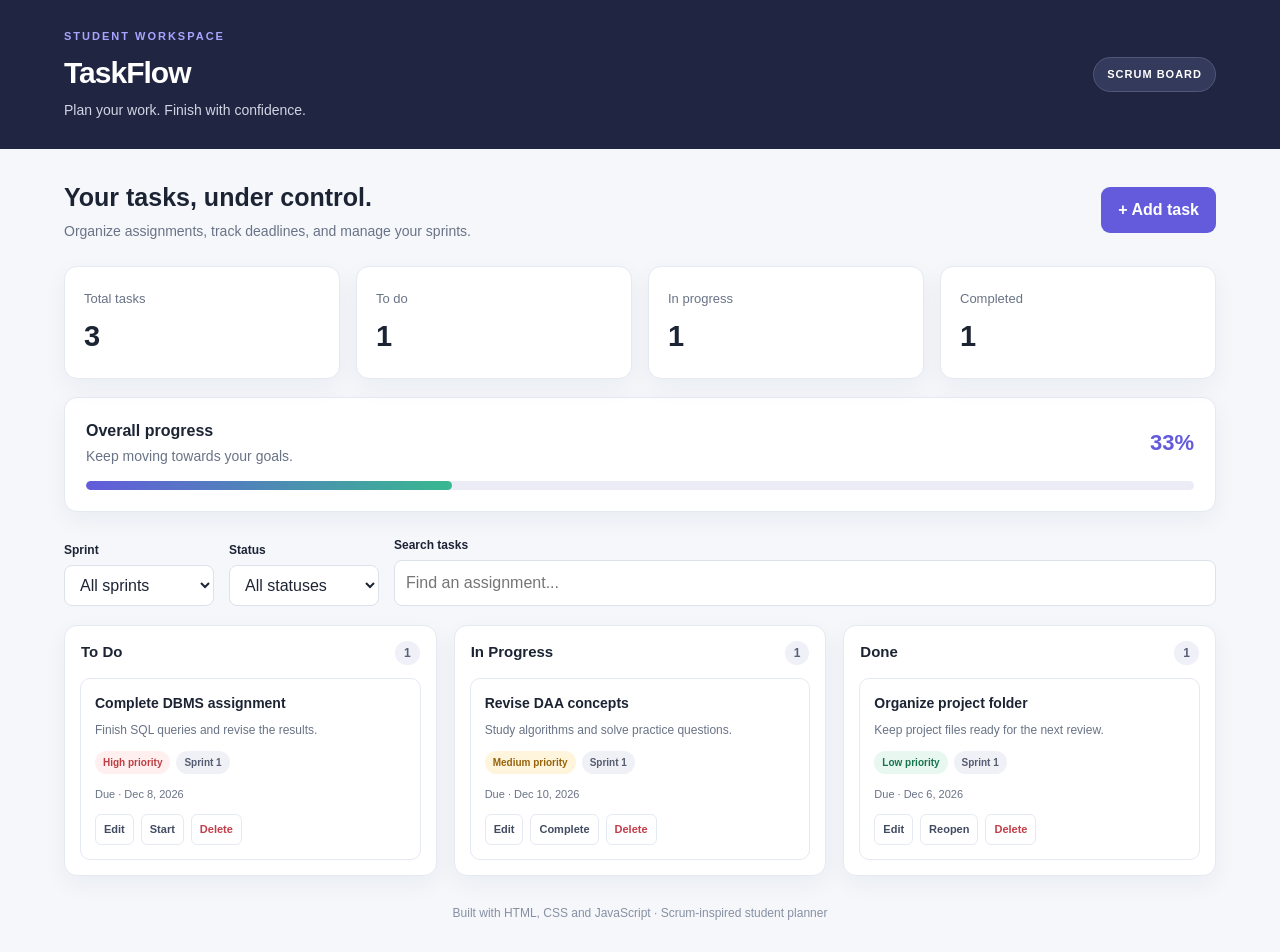
==== index.html @ ce39a599 "Add files via upload" ====
<!DOCTYPE html>
<html lang="en">
<head>
  <meta charset="UTF-8">
  <meta name="viewport" content="width=device-width, initial-scale=1.0">
  <title>Student Task Management System</title>
  <link rel="stylesheet" href="style.css">
  <script src="script.js" defer></script>
</head>
<body>
  <header class="topbar">
    <div>
      <p class="eyebrow">STUDENT WORKSPACE</p>
      <h1>TaskFlow</h1>
      <p class="subtitle">Plan your work. Finish with confidence.</p>
    </div>
    <span class="scrum-badge">SCRUM BOARD</span>
  </header>

  <main class="container">
    <section class="welcome">
      <div>
        <h2>Your tasks, under control.</h2>
        <p>Organize assignments, track deadlines, and manage your sprints.</p>
      </div>
      <button id="addTaskTop" class="primary-btn">+ Add task</button>
    </section>

    <section class="stats" aria-label="Task summary">
      <article class="stat-card">
        <span>Total tasks</span>
        <strong id="totalCount">0</strong>
      </article>
      <article class="stat-card">
        <span>To do</span>
        <strong id="todoCount">0</strong>
      </article>
      <article class="stat-card">
        <span>In progress</span>
        <strong id="progressCount">0</strong>
      </article>
      <article class="stat-card">
        <span>Completed</span>
        <strong id="doneCount">0</strong>
      </article>
    </section>

    <section class="progress-panel">
      <div class="progress-heading">
        <div>
          <h3>Overall progress</h3>
          <p>Keep moving towards your goals.</p>
        </div>
        <strong id="progressPercent">0%</strong>
      </div>
      <div class="progress-track">
        <div id="progressBar" class="progress-fill"></div>
      </div>
    </section>

    <section class="toolbar">
      <div>
        <label for="sprintFilter">Sprint</label>
        <select id="sprintFilter">
          <option value="all">All sprints</option>
          <option value="Sprint 1">Sprint 1</option>
          <option value="Sprint 2">Sprint 2</option>
          <option value="Sprint 3">Sprint 3</option>
        </select>
      </div>
      <div>
        <label for="statusFilter">Status</label>
        <select id="statusFilter">
          <option value="all">All statuses</option>
          <option value="To Do">To Do</option>
          <option value="In Progress">In Progress</option>
          <option value="Done">Done</option>
        </select>
      </div>
      <div class="search-wrap">
        <label for="searchInput">Search tasks</label>
        <input id="searchInput" type="search" placeholder="Find an assignment...">
      </div>
    </section>

    <section class="board">
      <div class="column">
        <div class="column-heading">
          <h3>To Do</h3>
          <span id="todoBoardCount" class="count">0</span>
        </div>
        <div id="todoList" class="task-list"></div>
      </div>

      <div class="column">
        <div class="column-heading">
          <h3>In Progress</h3>
          <span id="progressBoardCount" class="count">0</span>
        </div>
        <div id="progressList" class="task-list"></div>
      </div>

      <div class="column">
        <div class="column-heading">
          <h3>Done</h3>
          <span id="doneBoardCount" class="count">0</span>
        </div>
        <div id="doneList" class="task-list"></div>
      </div>
    </section>

    <p class="footer-note">
      Built with HTML, CSS and JavaScript · Scrum-inspired student planner
    </p>
  </main>

  <dialog id="taskDialog">
    <form id="taskForm">
      <div class="dialog-heading">
        <div>
          <p class="eyebrow">TASK DETAILS</p>
          <h2 id="dialogTitle">Add a task</h2>
        </div>
        <button type="button" id="closeDialog" class="close-btn" aria-label="Close">×</button>
      </div>

      <label for="taskTitle">Task title *</label>
      <input id="taskTitle" maxlength="100" required placeholder="e.g. Complete DBMS assignment">

      <label for="taskDescription">Description</label>
      <textarea id="taskDescription" rows="3" maxlength="500" placeholder="What needs to be done?"></textarea>

      <div class="form-row">
        <div>
          <label for="taskDue">Deadline *</label>
          <input id="taskDue" type="date" required>
        </div>
        <div>
          <label for="taskPriority">Priority</label>
          <select id="taskPriority">
            <option value="Low">Low</option>
            <option value="Medium" selected>Medium</option>
            <option value="High">High</option>
          </select>
        </div>
      </div>

      <div class="form-row">
        <div>
          <label for="taskSprint">Sprint</label>
          <select id="taskSprint">
            <option value="Sprint 1">Sprint 1</option>
            <option value="Sprint 2">Sprint 2</option>
            <option value="Sprint 3">Sprint 3</option>
          </select>
        </div>
        <div>
          <label for="taskStatus">Status</label>
          <select id="taskStatus">
            <option value="To Do">To Do</option>
            <option value="In Progress">In Progress</option>
            <option value="Done">Done</option>
          </select>
        </div>
      </div>

      <div class="dialog-actions">
        <button type="button" id="cancelDialog" class="secondary-btn">Cancel</button>
        <button type="submit" class="primary-btn">Save task</button>
      </div>
    </form>
  </dialog>

  <div id="toast" class="toast" role="status" aria-live="polite"></div>
</body>
</html>
---- style.css ----
:root {
  --bg: #f5f7fb;
  --surface: #ffffff;
  --text: #1c2434;
  --muted: #697386;
  --border: #e5e9f2;
  --primary: #635bdb;
  --primary-dark: #4d46bb;
  --green: #18875a;
  --red: #c13f4a;
  --shadow: 0 8px 24px rgba(28, 36, 52, 0.05);
}

* {
  box-sizing: border-box;
}

body {
  margin: 0;
  background: var(--bg);
  color: var(--text);
  font-family: "Segoe UI", Arial, sans-serif;
  line-height: 1.5;
}

button, input, select, textarea {
  font: inherit;
}

button {
  cursor: pointer;
}

.topbar {
  background: #202642;
  color: white;
  padding: 28px max(5%, calc((100% - 1240px) / 2));
  display: flex;
  justify-content: space-between;
  align-items: center;
  gap: 20px;
}

.topbar h1 {
  font-size: 30px;
  margin: 0;
  letter-spacing: -1px;
}

.eyebrow {
  color: #a9a5ff;
  font-size: 11px;
  font-weight: 800;
  letter-spacing: 2px;
  margin: 0 0 5px;
}

.subtitle {
  color: #d1d5e3;
  margin: 5px 0 0;
  font-size: 14px;
}

.scrum-badge {
  background: #343a5c;
  border: 1px solid #51577a;
  border-radius: 20px;
  padding: 8px 13px;
  font-size: 11px;
  font-weight: 800;
  letter-spacing: 1px;
  white-space: nowrap;
}

.container {
  max-width: 1240px;
  width: 90%;
  margin: 30px auto;
}

.welcome {
  display: flex;
  align-items: center;
  justify-content: space-between;
  gap: 20px;
  margin-bottom: 24px;
}

.welcome h2 {
  font-size: 25px;
  margin: 0 0 5px;
}

.welcome p, .progress-heading p {
  color: var(--muted);
  margin: 0;
  font-size: 14px;
}

.primary-btn, .secondary-btn {
  border: 0;
  border-radius: 9px;
  padding: 11px 17px;
  font-weight: 700;
  transition: background 0.2s, transform 0.2s;
}

.primary-btn {
  background: var(--primary);
  color: white;
}

.primary-btn:hover {
  background: var(--primary-dark);
}

.secondary-btn {
  background: #eef0f6;
  color: var(--text);
}

button:active {
  transform: scale(0.98);
}

.stats {
  display: grid;
  grid-template-columns: repeat(4, minmax(0, 1fr));
  gap: 16px;
  margin-bottom: 18px;
}

.stat-card, .progress-panel, .column {
  background: var(--surface);
  border: 1px solid var(--border);
  border-radius: 13px;
  box-shadow: var(--shadow);
}

.stat-card {
  padding: 19px;
}

.stat-card span {
  color: var(--muted);
  font-size: 13px;
}

.stat-card strong {
  display: block;
  font-size: 29px;
  margin-top: 5px;
}

.progress-panel {
  padding: 21px;
  margin-bottom: 24px;
}

.progress-heading {
  display: flex;
  align-items: center;
  justify-content: space-between;
  gap: 12px;
  margin-bottom: 14px;
}

.progress-heading h3 {
  margin: 0 0 3px;
  font-size: 16px;
}

.progress-heading strong {
  font-size: 22px;
  color: var(--primary);
}

.progress-track {
  height: 9px;
  background: #ececf6;
  border-radius: 20px;
  overflow: hidden;
}

.progress-fill {
  width: 0;
  height: 100%;
  background: linear-gradient(90deg, #635bdb, #38b890);
  border-radius: 20px;
  transition: width 0.3s;
}

.toolbar {
  display: flex;
  gap: 15px;
  align-items: end;
  margin-bottom: 19px;
}

.toolbar > div {
  min-width: 150px;
}

.toolbar .search-wrap {
  flex: 1;
}

label {
  display: block;
  font-size: 12px;
  font-weight: 700;
  margin-bottom: 6px;
}

input, select, textarea {
  width: 100%;
  min-width: 0;
  padding: 10px 11px;
  border: 1px solid #dce1eb;
  background: white;
  border-radius: 8px;
  color: var(--text);
  outline: none;
}

input:focus, select:focus, textarea:focus {
  border-color: var(--primary);
  box-shadow: 0 0 0 3px rgba(99, 91, 219, 0.12);
}

.board {
  display: grid;
  grid-template-columns: repeat(3, minmax(0, 1fr));
  gap: 17px;
  align-items: start;
}

.column {
  padding: 15px;
  min-width: 0;
}

.column-heading {
  display: flex;
  align-items: center;
  justify-content: space-between;
  padding: 0 1px 13px;
}

.column-heading h3 {
  margin: 0;
  font-size: 15px;
}

.count {
  background: #f0f1f8;
  color: #596176;
  border-radius: 20px;
  padding: 3px 9px;
  font-size: 12px;
  font-weight: 800;
}

.task-list {
  display: grid;
  gap: 12px;
}

.task-card {
  border: 1px solid var(--border);
  border-radius: 10px;
  padding: 14px;
  background: #fff;
  overflow-wrap: anywhere;
}

.task-card h4 {
  font-size: 14px;
  margin: 0 0 7px;
}

.task-description {
  font-size: 12px;
  color: var(--muted);
  margin: 0 0 12px;
  white-space: pre-wrap;
}

.task-meta {
  display: flex;
  flex-wrap: wrap;
  gap: 6px;
  margin-bottom: 12px;
}

.pill {
  border-radius: 20px;
  padding: 4px 8px;
  font-size: 10px;
  font-weight: 800;
  background: #f0f1f6;
  color: #535c70;
}

.priority-high {
  background: #fff0ef;
  color: #bd3d43;
}

.priority-medium {
  background: #fff5dc;
  color: #96630b;
}

.priority-low {
  background: #e8f7ef;
  color: #18744d;
}

.due-date {
  color: var(--muted);
  font-size: 11px;
  margin-bottom: 12px;
}

.due-date.overdue {
  color: var(--red);
  font-weight: 800;
}

.task-actions {
  display: flex;
  flex-wrap: wrap;
  gap: 7px;
}

.task-actions button {
  border: 1px solid var(--border);
  background: #fff;
  border-radius: 6px;
  padding: 6px 8px;
  font-size: 11px;
  font-weight: 700;
  color: #414b61;
}

.task-actions button:hover {
  background: #f4f4fb;
}

.task-actions .delete-btn {
  color: var(--red);
}

.empty-state {
  padding: 22px 10px;
  text-align: center;
  color: #8b93a4;
  font-size: 12px;
  border: 1px dashed var(--border);
  border-radius: 9px;
}

.footer-note {
  text-align: center;
  color: #8790a2;
  font-size: 12px;
  margin: 28px 0;
}

dialog {
  width: min(520px, calc(100% - 30px));
  max-height: 90vh;
  overflow-y: auto;
  border: 1px solid var(--border);
  border-radius: 15px;
  padding: 25px;
  box-shadow: 0 20px 70px rgba(0, 0, 0, 0.2);
}

dialog::backdrop {
  background: rgba(23, 29, 48, 0.55);
}

.dialog-heading {
  display: flex;
  justify-content: space-between;
  align-items: start;
  margin-bottom: 20px;
}

.dialog-heading h2 {
  margin: 0;
  font-size: 23px;
}

.close-btn {
  border: 0;
  background: transparent;
  font-size: 27px;
  color: var(--muted);
}

#taskForm > label {
  margin-top: 14px;
}

#taskForm > input, #taskForm > textarea {
  margin-bottom: 2px;
}

.form-row {
  display: grid;
  grid-template-columns: 1fr 1fr;
  gap: 13px;
  margin-top: 14px;
}

.dialog-actions {
  display: flex;
  justify-content: end;
  gap: 10px;
  margin-top: 24px;
}

.toast {
  position: fixed;
  bottom: 22px;
  right: 22px;
  max-width: calc(100% - 44px);
  background: #202642;
  color: white;
  border-radius: 9px;
  padding: 12px 17px;
  font-size: 13px;
  box-shadow: var(--shadow);
  opacity: 0;
  pointer-events: none;
  transform: translateY(8px);
  transition: 0.2s;
}

.toast.show {
  opacity: 1;
  transform: translateY(0);
}

@media (max-width: 850px) {
  .board {
    grid-template-columns: 1fr;
  }

  .stats {
    grid-template-columns: repeat(2, minmax(0, 1fr));
  }

  .toolbar {
    flex-wrap: wrap;
  }

  .toolbar > div {
    flex: 1 1 40%;
  }

  .toolbar .search-wrap {
    flex: 1 1 100%;
  }
}

@media (max-width: 500px) {
  .topbar {
    align-items: start;
    flex-direction: column;
  }

  .welcome {
    align-items: start;
    flex-direction: column;
  }

  .welcome h2 {
    font-size: 22px;
  }

  .container {
    width: 92%;
    margin-top: 22px;
  }

  .form-row {
    grid-template-columns: 1fr;
  }

  dialog {
    padding: 18px;
  }
}
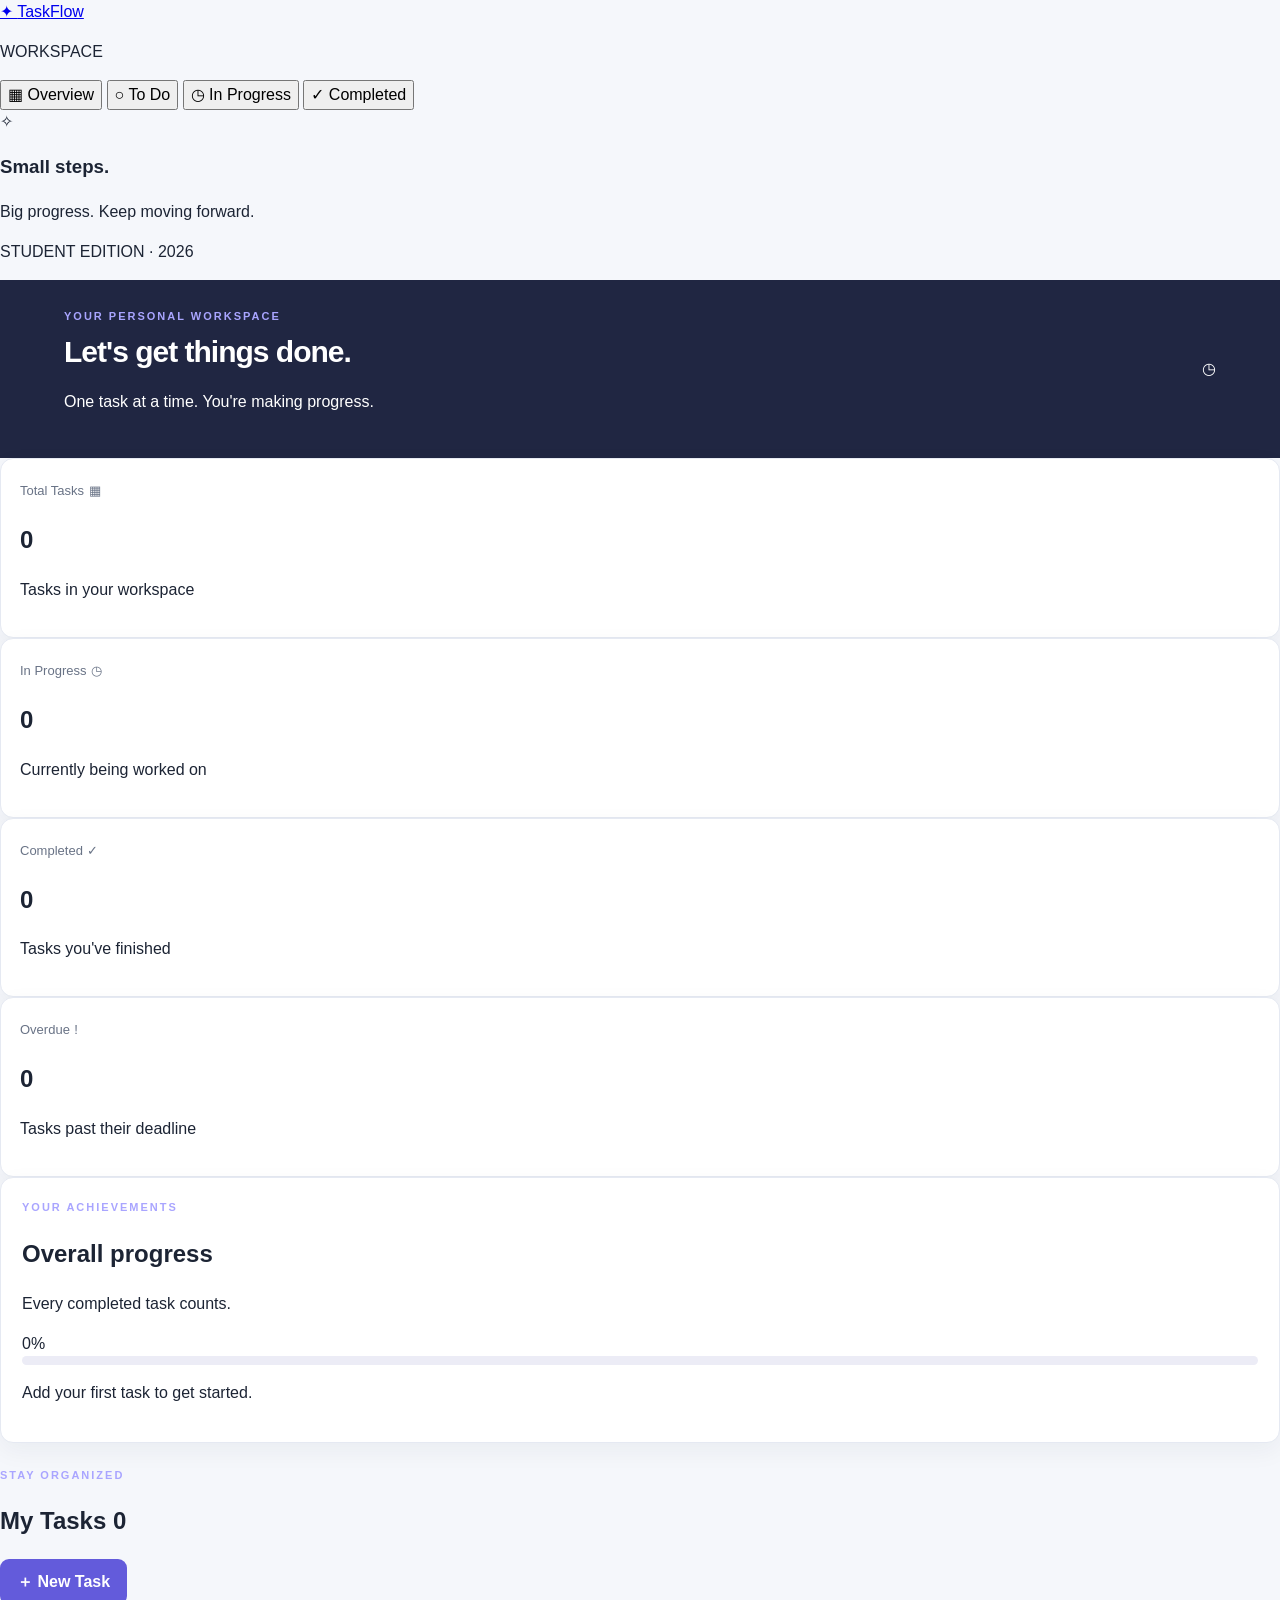
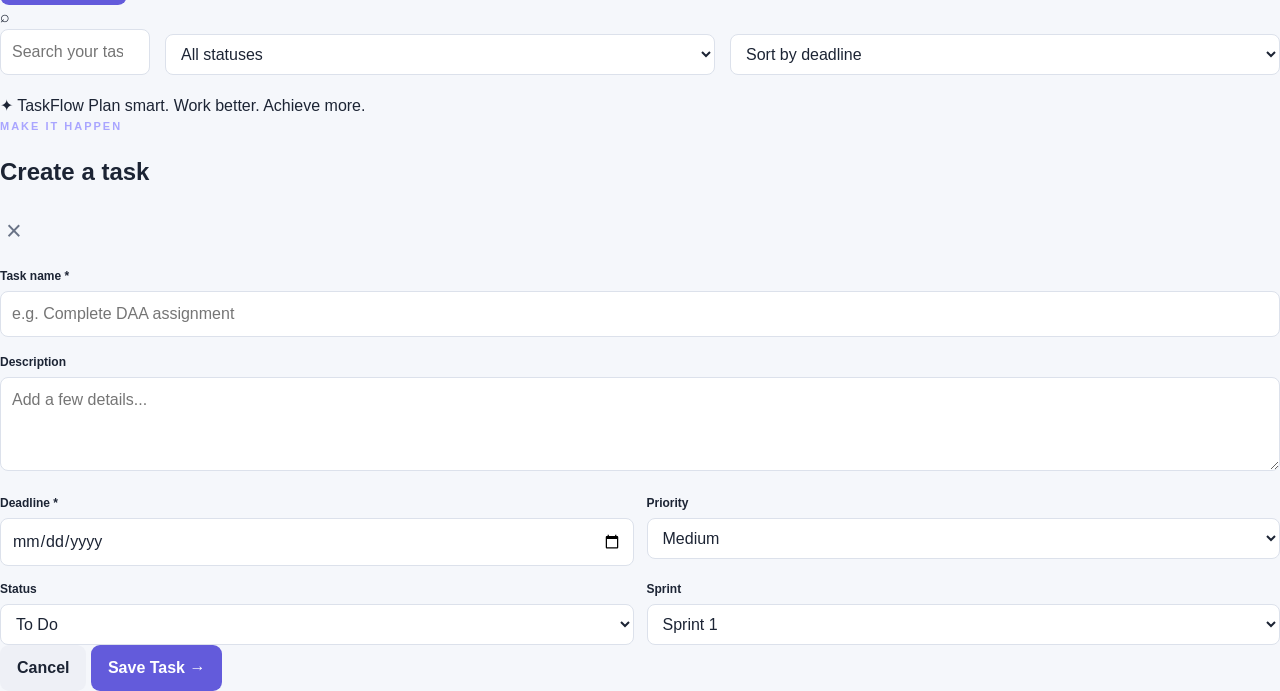
==== commit f356555b: "Update index.html" ====
--- a/index.html
+++ b/index.html
@@ -2,176 +2,220 @@
 <!DOCTYPE html>
 <html lang="en">
 <head>
-  <meta charset="UTF-8">
-  <meta name="viewport" content="width=device-width, initial-scale=1.0">
-  <title>Student Task Management System</title>
-  <link rel="stylesheet" href="style.css">
-  <script src="script.js" defer></script>
+    <meta charset="UTF-8">
+    <meta name="viewport" content="width=device-width, initial-scale=1.0">
+    <title>TaskFlow | Student Task Management</title>
+    <link rel="stylesheet" href="style.css">
 </head>
 <body>
-  <header class="topbar">
-    <div>
-      <p class="eyebrow">STUDENT WORKSPACE</p>
-      <h1>TaskFlow</h1>
-      <p class="subtitle">Plan your work. Finish with confidence.</p>
+    <div class="app-layout">
+        <aside class="sidebar">
+            <a class="brand" href="#">
+                <span class="brand-icon">✦</span>
+                <span>Task<span class="accent">Flow</span></span>
+            </a>
+
+            <p class="side-label">WORKSPACE</p>
+            <button class="nav-item active" data-filter="All">
+                <span>▦</span> Overview
+            </button>
+            <button class="nav-item" data-filter="To Do">
+                <span>○</span> To Do
+            </button>
+            <button class="nav-item" data-filter="In Progress">
+                <span>◷</span> In Progress
+            </button>
+            <button class="nav-item" data-filter="Done">
+                <span>✓</span> Completed
+            </button>
+
+            <div class="sidebar-bottom">
+                <div class="mini-card">
+                    <span class="mini-icon">✧</span>
+                    <h3>Small steps.</h3>
+                    <p>Big progress. Keep moving forward.</p>
+                </div>
+                <p class="side-footer">STUDENT EDITION · 2026</p>
+            </div>
+        </aside>
+
+        <main class="main-content">
+            <header class="topbar">
+                <div>
+                    <p class="eyebrow">YOUR PERSONAL WORKSPACE</p>
+                    <h1>Let's get things <span class="gradient-text">done.</span></h1>
+                    <p class="subheading">One task at a time. You're making progress.</p>
+                </div>
+                <div class="date-chip">
+                    <span>◷</span>
+                    <span id="todayDate"></span>
+                </div>
+            </header>
+
+            <section class="stats-grid">
+                <article class="stat-card stat-purple">
+                    <div class="stat-top">
+                        <span>Total Tasks</span>
+                        <span class="stat-icon">▦</span>
+                    </div>
+                    <h2 id="totalTasks">0</h2>
+                    <p>Tasks in your workspace</p>
+                </article>
+
+                <article class="stat-card stat-blue">
+                    <div class="stat-top">
+                        <span>In Progress</span>
+                        <span class="stat-icon">◷</span>
+                    </div>
+                    <h2 id="progressTasks">0</h2>
+                    <p>Currently being worked on</p>
+                </article>
+
+                <article class="stat-card stat-green">
+                    <div class="stat-top">
+                        <span>Completed</span>
+                        <span class="stat-icon">✓</span>
+                    </div>
+                    <h2 id="completedTasks">0</h2>
+                    <p>Tasks you've finished</p>
+                </article>
+
+                <article class="stat-card stat-orange">
+                    <div class="stat-top">
+                        <span>Overdue</span>
+                        <span class="stat-icon">!</span>
+                    </div>
+                    <h2 id="overdueTasks">0</h2>
+                    <p>Tasks past their deadline</p>
+                </article>
+            </section>
+
+            <section class="progress-panel">
+                <div class="progress-info">
+                    <div>
+                        <p class="eyebrow">YOUR ACHIEVEMENTS</p>
+                        <h2>Overall progress</h2>
+                        <p>Every completed task counts.</p>
+                    </div>
+                    <div class="progress-number" id="progressPercent">0%</div>
+                </div>
+                <div class="progress-track">
+                    <div id="progressBar" class="progress-fill"></div>
+                </div>
+                <p class="progress-caption" id="progressCaption">
+                    Add your first task to get started.
+                </p>
+            </section>
+
+            <section class="tasks-section">
+                <div class="section-heading">
+                    <div>
+                        <p class="eyebrow">STAY ORGANIZED</p>
+                        <h2>My Tasks <span class="task-count" id="taskCount">0</span></h2>
+                    </div>
+                    <button class="primary-btn" id="openFormBtn">＋ New Task</button>
+                </div>
+
+                <div class="toolbar">
+                    <div class="search-box">
+                        <span>⌕</span>
+                        <input id="searchInput" type="search"
+                               placeholder="Search your tasks...">
+                    </div>
+                    <select id="statusFilter" aria-label="Filter by status">
+                        <option value="All">All statuses</option>
+                        <option value="To Do">To Do</option>
+                        <option value="In Progress">In Progress</option>
+                        <option value="Done">Completed</option>
+                    </select>
+                    <select id="sortFilter" aria-label="Sort tasks">
+                        <option value="date">Sort by deadline</option>
+                        <option value="priority">Sort by priority</option>
+                        <option value="newest">Newest first</option>
+                    </select>
+                </div>
+
+                <div id="taskList" class="task-grid"></div>
+            </section>
+
+            <footer class="footer">
+                <span>✦ TaskFlow</span>
+                <span>Plan smart. Work better. Achieve more.</span>
+            </footer>
+        </main>
     </div>
-    <span class="scrum-badge">SCRUM BOARD</span>
-  </header>
-
-  <main class="container">
-    <section class="welcome">
-      <div>
-        <h2>Your tasks, under control.</h2>
-        <p>Organize assignments, track deadlines, and manage your sprints.</p>
-      </div>
-      <button id="addTaskTop" class="primary-btn">+ Add task</button>
-    </section>
-
-    <section class="stats" aria-label="Task summary">
-      <article class="stat-card">
-        <span>Total tasks</span>
-        <strong id="totalCount">0</strong>
-      </article>
-      <article class="stat-card">
-        <span>To do</span>
-        <strong id="todoCount">0</strong>
-      </article>
-      <article class="stat-card">
-        <span>In progress</span>
-        <strong id="progressCount">0</strong>
-      </article>
-      <article class="stat-card">
-        <span>Completed</span>
-        <strong id="doneCount">0</strong>
-      </article>
-    </section>
-
-    <section class="progress-panel">
-      <div class="progress-heading">
-        <div>
-          <h3>Overall progress</h3>
-          <p>Keep moving towards your goals.</p>
-        </div>
-        <strong id="progressPercent">0%</strong>
-      </div>
-      <div class="progress-track">
-        <div id="progressBar" class="progress-fill"></div>
-      </div>
-    </section>
-
-    <section class="toolbar">
-      <div>
-        <label for="sprintFilter">Sprint</label>
-        <select id="sprintFilter">
-          <option value="all">All sprints</option>
-          <option value="Sprint 1">Sprint 1</option>
-          <option value="Sprint 2">Sprint 2</option>
-          <option value="Sprint 3">Sprint 3</option>
-        </select>
-      </div>
-      <div>
-        <label for="statusFilter">Status</label>
-        <select id="statusFilter">
-          <option value="all">All statuses</option>
-          <option value="To Do">To Do</option>
-          <option value="In Progress">In Progress</option>
-          <option value="Done">Done</option>
-        </select>
-      </div>
-      <div class="search-wrap">
-        <label for="searchInput">Search tasks</label>
-        <input id="searchInput" type="search" placeholder="Find an assignment...">
-      </div>
-    </section>
-
-    <section class="board">
-      <div class="column">
-        <div class="column-heading">
-          <h3>To Do</h3>
-          <span id="todoBoardCount" class="count">0</span>
-        </div>
-        <div id="todoList" class="task-list"></div>
-      </div>
-
-      <div class="column">
-        <div class="column-heading">
-          <h3>In Progress</h3>
-          <span id="progressBoardCount" class="count">0</span>
-        </div>
-        <div id="progressList" class="task-list"></div>
-      </div>
-
-      <div class="column">
-        <div class="column-heading">
-          <h3>Done</h3>
-          <span id="doneBoardCount" class="count">0</span>
-        </div>
-        <div id="doneList" class="task-list"></div>
-      </div>
-    </section>
-
-    <p class="footer-note">
-      Built with HTML, CSS and JavaScript · Scrum-inspired student planner
-    </p>
-  </main>
-
-  <dialog id="taskDialog">
-    <form id="taskForm">
-      <div class="dialog-heading">
-        <div>
-          <p class="eyebrow">TASK DETAILS</p>
-          <h2 id="dialogTitle">Add a task</h2>
-        </div>
-        <button type="button" id="closeDialog" class="close-btn" aria-label="Close">×</button>
-      </div>
-
-      <label for="taskTitle">Task title *</label>
-      <input id="taskTitle" maxlength="100" required placeholder="e.g. Complete DBMS assignment">
-
-      <label for="taskDescription">Description</label>
-      <textarea id="taskDescription" rows="3" maxlength="500" placeholder="What needs to be done?"></textarea>
-
-      <div class="form-row">
-        <div>
-          <label for="taskDue">Deadline *</label>
-          <input id="taskDue" type="date" required>
-        </div>
-        <div>
-          <label for="taskPriority">Priority</label>
-          <select id="taskPriority">
-            <option value="Low">Low</option>
-            <option value="Medium" selected>Medium</option>
-            <option value="High">High</option>
-          </select>
-        </div>
-      </div>
-
-      <div class="form-row">
-        <div>
-          <label for="taskSprint">Sprint</label>
-          <select id="taskSprint">
-            <option value="Sprint 1">Sprint 1</option>
-            <option value="Sprint 2">Sprint 2</option>
-            <option value="Sprint 3">Sprint 3</option>
-          </select>
-        </div>
-        <div>
-          <label for="taskStatus">Status</label>
-          <select id="taskStatus">
-            <option value="To Do">To Do</option>
-            <option value="In Progress">In Progress</option>
-            <option value="Done">Done</option>
-          </select>
-        </div>
-      </div>
-
-      <div class="dialog-actions">
-        <button type="button" id="cancelDialog" class="secondary-btn">Cancel</button>
-        <button type="submit" class="primary-btn">Save task</button>
-      </div>
-    </form>
-  </dialog>
-
-  <div id="toast" class="toast" role="status" aria-live="polite"></div>
+
+    <div id="taskModal" class="modal hidden">
+        <div class="modal-backdrop" id="modalBackdrop"></div>
+        <section class="modal-card" role="dialog"
+                 aria-modal="true" aria-labelledby="modalTitle">
+            <div class="modal-heading">
+                <div>
+                    <p class="eyebrow">MAKE IT HAPPEN</p>
+                    <h2 id="modalTitle">Create a task</h2>
+                </div>
+                <button type="button" id="closeModalBtn"
+                        class="close-btn" aria-label="Close">×</button>
+            </div>
+
+            <form id="taskForm">
+                <label for="taskName">Task name *</label>
+                <input id="taskName" type="text"
+                       placeholder="e.g. Complete DAA assignment"
+                       maxlength="100" required>
+
+                <label for="taskDescription">Description</label>
+                <textarea id="taskDescription" rows="3"
+                          placeholder="Add a few details..."></textarea>
+
+                <div class="form-row">
+                    <div>
+                        <label for="deadline">Deadline *</label>
+                        <input id="deadline" type="date" required>
+                    </div>
+                    <div>
+                        <label for="priority">Priority</label>
+                        <select id="priority">
+                            <option value="Low">Low</option>
+                            <option value="Medium" selected>Medium</option>
+                            <option value="High">High</option>
+                        </select>
+                    </div>
+                </div>
+
+                <div class="form-row">
+                    <div>
+                        <label for="taskStatus">Status</label>
+                        <select id="taskStatus">
+                            <option value="To Do">To Do</option>
+                            <option value="In Progress">In Progress</option>
+                            <option value="Done">Done</option>
+                        </select>
+                    </div>
+                    <div>
+                        <label for="sprint">Sprint</label>
+                        <select id="sprint">
+                            <option value="Sprint 1">Sprint 1</option>
+                            <option value="Sprint 2">Sprint 2</option>
+                            <option value="Sprint 3">Sprint 3</option>
+                            <option value="Backlog">Backlog</option>
+                        </select>
+                    </div>
+                </div>
+
+                <div class="modal-actions">
+                    <button type="button" id="cancelBtn" class="secondary-btn">
+                        Cancel
+                    </button>
+                    <button type="submit" class="primary-btn" id="saveBtn">
+                        Save Task →
+                    </button>
+                </div>
+            </form>
+        </section>
+    </div>
+
+    <div id="toast" class="toast" role="status"></div>
+    <script src="script.js"></script>
 </body>
 </html>
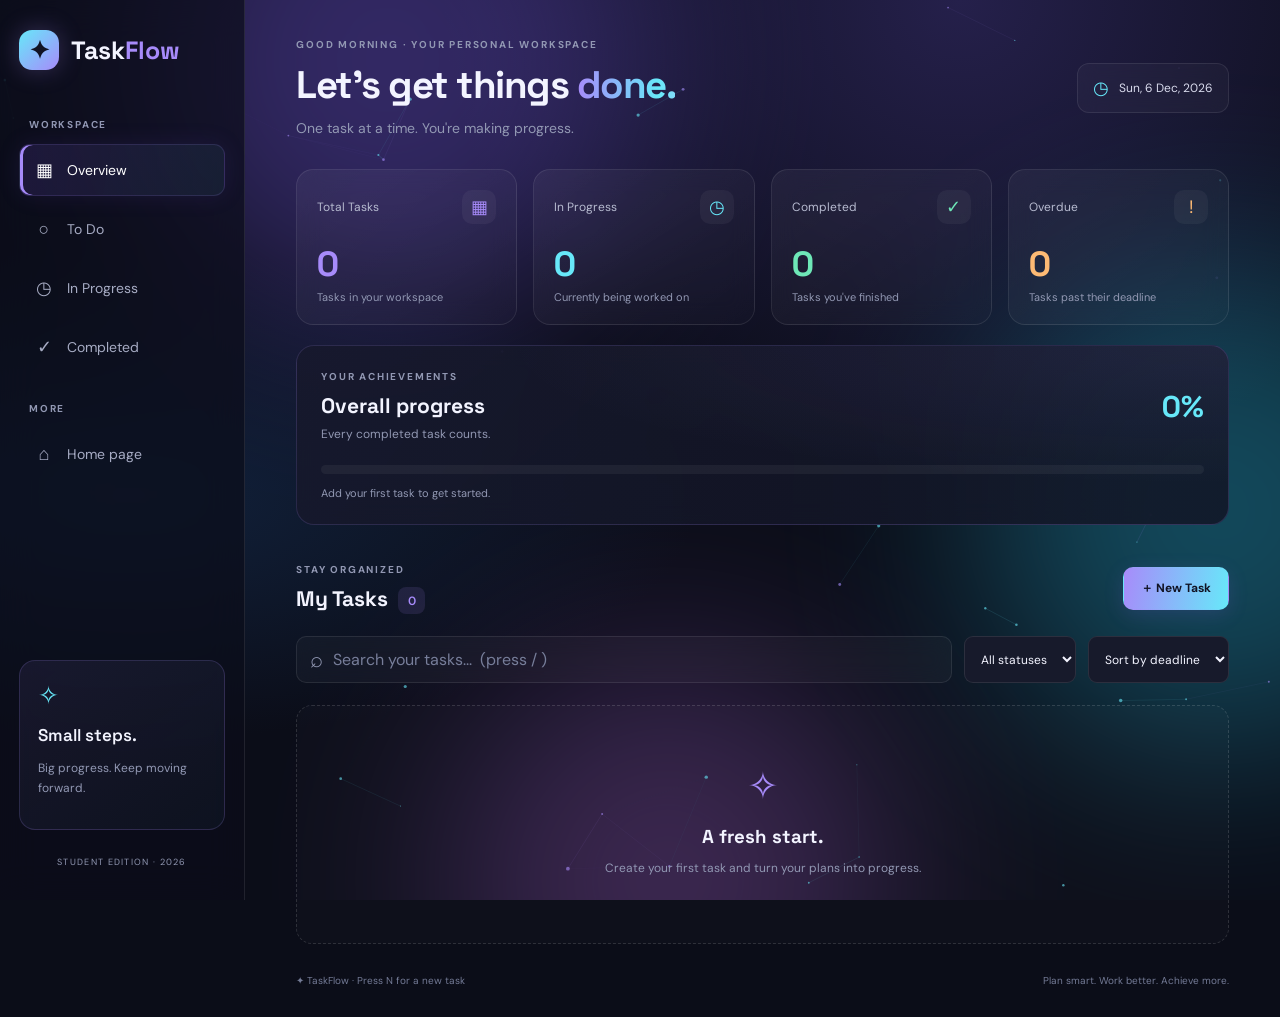
==== commit f82826fa: "Add files via upload" ====
--- a/index.html
+++ b/index.html
@@ -1,221 +1,229 @@
-
-<!DOCTYPE html>
-<html lang="en">
-<head>
-    <meta charset="UTF-8">
-    <meta name="viewport" content="width=device-width, initial-scale=1.0">
-    <title>TaskFlow | Student Task Management</title>
-    <link rel="stylesheet" href="style.css">
-</head>
-<body>
-    <div class="app-layout">
-        <aside class="sidebar">
-            <a class="brand" href="#">
-                <span class="brand-icon">✦</span>
-                <span>Task<span class="accent">Flow</span></span>
-            </a>
-
-            <p class="side-label">WORKSPACE</p>
-            <button class="nav-item active" data-filter="All">
-                <span>▦</span> Overview
-            </button>
-            <button class="nav-item" data-filter="To Do">
-                <span>○</span> To Do
-            </button>
-            <button class="nav-item" data-filter="In Progress">
-                <span>◷</span> In Progress
-            </button>
-            <button class="nav-item" data-filter="Done">
-                <span>✓</span> Completed
-            </button>
-
-            <div class="sidebar-bottom">
-                <div class="mini-card">
-                    <span class="mini-icon">✧</span>
-                    <h3>Small steps.</h3>
-                    <p>Big progress. Keep moving forward.</p>
-                </div>
-                <p class="side-footer">STUDENT EDITION · 2026</p>
-            </div>
-        </aside>
-
-        <main class="main-content">
-            <header class="topbar">
-                <div>
-                    <p class="eyebrow">YOUR PERSONAL WORKSPACE</p>
-                    <h1>Let's get things <span class="gradient-text">done.</span></h1>
-                    <p class="subheading">One task at a time. You're making progress.</p>
-                </div>
-                <div class="date-chip">
-                    <span>◷</span>
-                    <span id="todayDate"></span>
-                </div>
-            </header>
-
-            <section class="stats-grid">
-                <article class="stat-card stat-purple">
-                    <div class="stat-top">
-                        <span>Total Tasks</span>
-                        <span class="stat-icon">▦</span>
-                    </div>
-                    <h2 id="totalTasks">0</h2>
-                    <p>Tasks in your workspace</p>
-                </article>
-
-                <article class="stat-card stat-blue">
-                    <div class="stat-top">
-                        <span>In Progress</span>
-                        <span class="stat-icon">◷</span>
-                    </div>
-                    <h2 id="progressTasks">0</h2>
-                    <p>Currently being worked on</p>
-                </article>
-
-                <article class="stat-card stat-green">
-                    <div class="stat-top">
-                        <span>Completed</span>
-                        <span class="stat-icon">✓</span>
-                    </div>
-                    <h2 id="completedTasks">0</h2>
-                    <p>Tasks you've finished</p>
-                </article>
-
-                <article class="stat-card stat-orange">
-                    <div class="stat-top">
-                        <span>Overdue</span>
-                        <span class="stat-icon">!</span>
-                    </div>
-                    <h2 id="overdueTasks">0</h2>
-                    <p>Tasks past their deadline</p>
-                </article>
-            </section>
-
-            <section class="progress-panel">
-                <div class="progress-info">
-                    <div>
-                        <p class="eyebrow">YOUR ACHIEVEMENTS</p>
-                        <h2>Overall progress</h2>
-                        <p>Every completed task counts.</p>
-                    </div>
-                    <div class="progress-number" id="progressPercent">0%</div>
-                </div>
-                <div class="progress-track">
-                    <div id="progressBar" class="progress-fill"></div>
-                </div>
-                <p class="progress-caption" id="progressCaption">
-                    Add your first task to get started.
-                </p>
-            </section>
-
-            <section class="tasks-section">
-                <div class="section-heading">
-                    <div>
-                        <p class="eyebrow">STAY ORGANIZED</p>
-                        <h2>My Tasks <span class="task-count" id="taskCount">0</span></h2>
-                    </div>
-                    <button class="primary-btn" id="openFormBtn">＋ New Task</button>
-                </div>
-
-                <div class="toolbar">
-                    <div class="search-box">
-                        <span>⌕</span>
-                        <input id="searchInput" type="search"
-                               placeholder="Search your tasks...">
-                    </div>
-                    <select id="statusFilter" aria-label="Filter by status">
-                        <option value="All">All statuses</option>
-                        <option value="To Do">To Do</option>
-                        <option value="In Progress">In Progress</option>
-                        <option value="Done">Completed</option>
-                    </select>
-                    <select id="sortFilter" aria-label="Sort tasks">
-                        <option value="date">Sort by deadline</option>
-                        <option value="priority">Sort by priority</option>
-                        <option value="newest">Newest first</option>
-                    </select>
-                </div>
-
-                <div id="taskList" class="task-grid"></div>
-            </section>
-
-            <footer class="footer">
-                <span>✦ TaskFlow</span>
-                <span>Plan smart. Work better. Achieve more.</span>
-            </footer>
-        </main>
-    </div>
-
-    <div id="taskModal" class="modal hidden">
-        <div class="modal-backdrop" id="modalBackdrop"></div>
-        <section class="modal-card" role="dialog"
-                 aria-modal="true" aria-labelledby="modalTitle">
-            <div class="modal-heading">
-                <div>
-                    <p class="eyebrow">MAKE IT HAPPEN</p>
-                    <h2 id="modalTitle">Create a task</h2>
-                </div>
-                <button type="button" id="closeModalBtn"
-                        class="close-btn" aria-label="Close">×</button>
-            </div>
-
-            <form id="taskForm">
-                <label for="taskName">Task name *</label>
-                <input id="taskName" type="text"
-                       placeholder="e.g. Complete DAA assignment"
-                       maxlength="100" required>
-
-                <label for="taskDescription">Description</label>
-                <textarea id="taskDescription" rows="3"
-                          placeholder="Add a few details..."></textarea>
-
-                <div class="form-row">
-                    <div>
-                        <label for="deadline">Deadline *</label>
-                        <input id="deadline" type="date" required>
-                    </div>
-                    <div>
-                        <label for="priority">Priority</label>
-                        <select id="priority">
-                            <option value="Low">Low</option>
-                            <option value="Medium" selected>Medium</option>
-                            <option value="High">High</option>
-                        </select>
-                    </div>
-                </div>
-
-                <div class="form-row">
-                    <div>
-                        <label for="taskStatus">Status</label>
-                        <select id="taskStatus">
-                            <option value="To Do">To Do</option>
-                            <option value="In Progress">In Progress</option>
-                            <option value="Done">Done</option>
-                        </select>
-                    </div>
-                    <div>
-                        <label for="sprint">Sprint</label>
-                        <select id="sprint">
-                            <option value="Sprint 1">Sprint 1</option>
-                            <option value="Sprint 2">Sprint 2</option>
-                            <option value="Sprint 3">Sprint 3</option>
-                            <option value="Backlog">Backlog</option>
-                        </select>
-                    </div>
-                </div>
-
-                <div class="modal-actions">
-                    <button type="button" id="cancelBtn" class="secondary-btn">
-                        Cancel
-                    </button>
-                    <button type="submit" class="primary-btn" id="saveBtn">
-                        Save Task →
-                    </button>
-                </div>
-            </form>
-        </section>
-    </div>
-
-    <div id="toast" class="toast" role="status"></div>
-    <script src="script.js"></script>
-</body>
-</html>
+<!DOCTYPE html>
+<html lang="en">
+<head>
+    <meta charset="UTF-8">
+    <meta name="viewport" content="width=device-width, initial-scale=1.0">
+    <title>TaskFlow | Student Task Management</title>
+    <link rel="stylesheet" href="style.css">
+</head>
+<body>
+    <div class="aurora" aria-hidden="true"><span></span><span></span><span></span></div>
+    <canvas id="fx" aria-hidden="true"></canvas>
+    <canvas id="confetti" aria-hidden="true"></canvas>
+
+    <div class="app-layout">
+        <aside class="sidebar">
+            <a class="brand" href="landing.html" title="Back to home page">
+                <span class="brand-icon">✦</span>
+                <span>Task<span class="accent">Flow</span></span>
+            </a>
+
+            <p class="side-label">WORKSPACE</p>
+            <button class="nav-item active" data-filter="All">
+                <span>▦</span> Overview
+            </button>
+            <button class="nav-item" data-filter="To Do">
+                <span>○</span> To Do
+            </button>
+            <button class="nav-item" data-filter="In Progress">
+                <span>◷</span> In Progress
+            </button>
+            <button class="nav-item" data-filter="Done">
+                <span>✓</span> Completed
+            </button>
+
+            <p class="side-label side-label-2">MORE</p>
+            <a class="nav-item home-link" href="landing.html">
+                <span>⌂</span> Home page
+            </a>
+
+            <div class="sidebar-bottom">
+                <div class="mini-card">
+                    <span class="mini-icon">✧</span>
+                    <h3 id="miniTitle">Small steps.</h3>
+                    <p id="miniText">Big progress. Keep moving forward.</p>
+                </div>
+                <p class="side-footer">STUDENT EDITION · 2026</p>
+            </div>
+        </aside>
+
+        <main class="main-content">
+            <header class="topbar">
+                <div>
+                    <p class="eyebrow" id="greeting">YOUR PERSONAL WORKSPACE</p>
+                    <h1>Let's get things <span class="gradient-text">done.</span></h1>
+                    <p class="subheading">One task at a time. You're making progress.</p>
+                </div>
+                <div class="date-chip">
+                    <span>◷</span>
+                    <span id="todayDate"></span>
+                </div>
+            </header>
+
+            <section class="stats-grid">
+                <article class="stat-card stat-purple">
+                    <div class="stat-top">
+                        <span>Total Tasks</span>
+                        <span class="stat-icon">▦</span>
+                    </div>
+                    <h2 id="totalTasks">0</h2>
+                    <p>Tasks in your workspace</p>
+                </article>
+
+                <article class="stat-card stat-blue">
+                    <div class="stat-top">
+                        <span>In Progress</span>
+                        <span class="stat-icon">◷</span>
+                    </div>
+                    <h2 id="progressTasks">0</h2>
+                    <p>Currently being worked on</p>
+                </article>
+
+                <article class="stat-card stat-green">
+                    <div class="stat-top">
+                        <span>Completed</span>
+                        <span class="stat-icon">✓</span>
+                    </div>
+                    <h2 id="completedTasks">0</h2>
+                    <p>Tasks you've finished</p>
+                </article>
+
+                <article class="stat-card stat-orange">
+                    <div class="stat-top">
+                        <span>Overdue</span>
+                        <span class="stat-icon">!</span>
+                    </div>
+                    <h2 id="overdueTasks">0</h2>
+                    <p>Tasks past their deadline</p>
+                </article>
+            </section>
+
+            <section class="progress-panel" id="progressPanel">
+                <div class="progress-info">
+                    <div>
+                        <p class="eyebrow">YOUR ACHIEVEMENTS</p>
+                        <h2>Overall progress</h2>
+                        <p>Every completed task counts.</p>
+                    </div>
+                    <div class="progress-number" id="progressPercent">0%</div>
+                </div>
+                <div class="progress-track">
+                    <div id="progressBar" class="progress-fill"></div>
+                </div>
+                <p class="progress-caption" id="progressCaption">
+                    Add your first task to get started.
+                </p>
+            </section>
+
+            <section class="tasks-section">
+                <div class="section-heading">
+                    <div>
+                        <p class="eyebrow">STAY ORGANIZED</p>
+                        <h2>My Tasks <span class="task-count" id="taskCount">0</span></h2>
+                    </div>
+                    <button class="primary-btn" id="openFormBtn">＋ New Task</button>
+                </div>
+
+                <div class="toolbar">
+                    <div class="search-box">
+                        <span>⌕</span>
+                        <input id="searchInput" type="search"
+                               placeholder="Search your tasks...  (press / )">
+                    </div>
+                    <select id="statusFilter" aria-label="Filter by status">
+                        <option value="All">All statuses</option>
+                        <option value="To Do">To Do</option>
+                        <option value="In Progress">In Progress</option>
+                        <option value="Done">Completed</option>
+                    </select>
+                    <select id="sortFilter" aria-label="Sort tasks">
+                        <option value="date">Sort by deadline</option>
+                        <option value="priority">Sort by priority</option>
+                        <option value="newest">Newest first</option>
+                    </select>
+                </div>
+
+                <div id="taskList" class="task-grid"></div>
+            </section>
+
+            <footer class="footer">
+                <span>✦ TaskFlow · Press N for a new task</span>
+                <span>Plan smart. Work better. Achieve more.</span>
+            </footer>
+        </main>
+    </div>
+
+    <div id="taskModal" class="modal hidden">
+        <div class="modal-backdrop" id="modalBackdrop"></div>
+        <section class="modal-card" role="dialog"
+                 aria-modal="true" aria-labelledby="modalTitle">
+            <div class="modal-heading">
+                <div>
+                    <p class="eyebrow">MAKE IT HAPPEN</p>
+                    <h2 id="modalTitle">Create a task</h2>
+                </div>
+                <button type="button" id="closeModalBtn"
+                        class="close-btn" aria-label="Close">×</button>
+            </div>
+
+            <form id="taskForm">
+                <label for="taskName">Task name *</label>
+                <input id="taskName" type="text"
+                       placeholder="e.g. Complete DAA assignment"
+                       maxlength="100" required>
+
+                <label for="taskDescription">Description</label>
+                <textarea id="taskDescription" rows="3"
+                          placeholder="Add a few details..."></textarea>
+
+                <div class="form-row">
+                    <div>
+                        <label for="deadline">Deadline *</label>
+                        <input id="deadline" type="date" required>
+                    </div>
+                    <div>
+                        <label for="priority">Priority</label>
+                        <select id="priority">
+                            <option value="Low">Low</option>
+                            <option value="Medium" selected>Medium</option>
+                            <option value="High">High</option>
+                        </select>
+                    </div>
+                </div>
+
+                <div class="form-row">
+                    <div>
+                        <label for="taskStatus">Status</label>
+                        <select id="taskStatus">
+                            <option value="To Do">To Do</option>
+                            <option value="In Progress">In Progress</option>
+                            <option value="Done">Done</option>
+                        </select>
+                    </div>
+                    <div>
+                        <label for="sprint">Sprint</label>
+                        <select id="sprint">
+                            <option value="Sprint 1">Sprint 1</option>
+                            <option value="Sprint 2">Sprint 2</option>
+                            <option value="Sprint 3">Sprint 3</option>
+                            <option value="Backlog">Backlog</option>
+                        </select>
+                    </div>
+                </div>
+
+                <div class="modal-actions">
+                    <button type="button" id="cancelBtn" class="secondary-btn">
+                        Cancel
+                    </button>
+                    <button type="submit" class="primary-btn" id="saveBtn">
+                        Save Task →
+                    </button>
+                </div>
+            </form>
+        </section>
+    </div>
+
+    <div id="toast" class="toast" role="status"></div>
+    <script src="script.js"></script>
+</body>
+</html>
--- a/style.css
+++ b/style.css
@@ -1,498 +1,1167 @@
-
-:root {
-  --bg: #f5f7fb;
-  --surface: #ffffff;
-  --text: #1c2434;
-  --muted: #697386;
-  --border: #e5e9f2;
-  --primary: #635bdb;
-  --primary-dark: #4d46bb;
-  --green: #18875a;
-  --red: #c13f4a;
-  --shadow: 0 8px 24px rgba(28, 36, 52, 0.05);
-}
-
-* {
-  box-sizing: border-box;
-}
-
-body {
-  margin: 0;
-  background: var(--bg);
-  color: var(--text);
-  font-family: "Segoe UI", Arial, sans-serif;
-  line-height: 1.5;
-}
-
-button, input, select, textarea {
-  font: inherit;
-}
-
-button {
-  cursor: pointer;
-}
-
-.topbar {
-  background: #202642;
-  color: white;
-  padding: 28px max(5%, calc((100% - 1240px) / 2));
-  display: flex;
-  justify-content: space-between;
-  align-items: center;
-  gap: 20px;
-}
-
-.topbar h1 {
-  font-size: 30px;
-  margin: 0;
-  letter-spacing: -1px;
-}
-
-.eyebrow {
-  color: #a9a5ff;
-  font-size: 11px;
-  font-weight: 800;
-  letter-spacing: 2px;
-  margin: 0 0 5px;
-}
-
-.subtitle {
-  color: #d1d5e3;
-  margin: 5px 0 0;
-  font-size: 14px;
-}
-
-.scrum-badge {
-  background: #343a5c;
-  border: 1px solid #51577a;
-  border-radius: 20px;
-  padding: 8px 13px;
-  font-size: 11px;
-  font-weight: 800;
-  letter-spacing: 1px;
-  white-space: nowrap;
-}
-
-.container {
-  max-width: 1240px;
-  width: 90%;
-  margin: 30px auto;
-}
-
-.welcome {
-  display: flex;
-  align-items: center;
-  justify-content: space-between;
-  gap: 20px;
-  margin-bottom: 24px;
-}
-
-.welcome h2 {
-  font-size: 25px;
-  margin: 0 0 5px;
-}
-
-.welcome p, .progress-heading p {
-  color: var(--muted);
-  margin: 0;
-  font-size: 14px;
-}
-
-.primary-btn, .secondary-btn {
-  border: 0;
-  border-radius: 9px;
-  padding: 11px 17px;
-  font-weight: 700;
-  transition: background 0.2s, transform 0.2s;
-}
-
-.primary-btn {
-  background: var(--primary);
-  color: white;
-}
-
-.primary-btn:hover {
-  background: var(--primary-dark);
-}
-
-.secondary-btn {
-  background: #eef0f6;
-  color: var(--text);
-}
-
-button:active {
-  transform: scale(0.98);
-}
-
-.stats {
-  display: grid;
-  grid-template-columns: repeat(4, minmax(0, 1fr));
-  gap: 16px;
-  margin-bottom: 18px;
-}
-
-.stat-card, .progress-panel, .column {
-  background: var(--surface);
-  border: 1px solid var(--border);
-  border-radius: 13px;
-  box-shadow: var(--shadow);
-}
-
-.stat-card {
-  padding: 19px;
-}
-
-.stat-card span {
-  color: var(--muted);
-  font-size: 13px;
-}
-
-.stat-card strong {
-  display: block;
-  font-size: 29px;
-  margin-top: 5px;
-}
-
-.progress-panel {
-  padding: 21px;
-  margin-bottom: 24px;
-}
-
-.progress-heading {
-  display: flex;
-  align-items: center;
-  justify-content: space-between;
-  gap: 12px;
-  margin-bottom: 14px;
-}
-
-.progress-heading h3 {
-  margin: 0 0 3px;
-  font-size: 16px;
-}
-
-.progress-heading strong {
-  font-size: 22px;
-  color: var(--primary);
-}
-
-.progress-track {
-  height: 9px;
-  background: #ececf6;
-  border-radius: 20px;
-  overflow: hidden;
-}
-
-.progress-fill {
-  width: 0;
-  height: 100%;
-  background: linear-gradient(90deg, #635bdb, #38b890);
-  border-radius: 20px;
-  transition: width 0.3s;
-}
-
-.toolbar {
-  display: flex;
-  gap: 15px;
-  align-items: end;
-  margin-bottom: 19px;
-}
-
-.toolbar > div {
-  min-width: 150px;
-}
-
-.toolbar .search-wrap {
-  flex: 1;
-}
-
-label {
-  display: block;
-  font-size: 12px;
-  font-weight: 700;
-  margin-bottom: 6px;
-}
-
-input, select, textarea {
-  width: 100%;
-  min-width: 0;
-  padding: 10px 11px;
-  border: 1px solid #dce1eb;
-  background: white;
-  border-radius: 8px;
-  color: var(--text);
-  outline: none;
-}
-
-input:focus, select:focus, textarea:focus {
-  border-color: var(--primary);
-  box-shadow: 0 0 0 3px rgba(99, 91, 219, 0.12);
-}
-
-.board {
-  display: grid;
-  grid-template-columns: repeat(3, minmax(0, 1fr));
-  gap: 17px;
-  align-items: start;
-}
-
-.column {
-  padding: 15px;
-  min-width: 0;
-}
-
-.column-heading {
-  display: flex;
-  align-items: center;
-  justify-content: space-between;
-  padding: 0 1px 13px;
-}
-
-.column-heading h3 {
-  margin: 0;
-  font-size: 15px;
-}
-
-.count {
-  background: #f0f1f8;
-  color: #596176;
-  border-radius: 20px;
-  padding: 3px 9px;
-  font-size: 12px;
-  font-weight: 800;
-}
-
-.task-list {
-  display: grid;
-  gap: 12px;
-}
-
-.task-card {
-  border: 1px solid var(--border);
-  border-radius: 10px;
-  padding: 14px;
-  background: #fff;
-  overflow-wrap: anywhere;
-}
-
-.task-card h4 {
-  font-size: 14px;
-  margin: 0 0 7px;
-}
-
-.task-description {
-  font-size: 12px;
-  color: var(--muted);
-  margin: 0 0 12px;
-  white-space: pre-wrap;
-}
-
-.task-meta {
-  display: flex;
-  flex-wrap: wrap;
-  gap: 6px;
-  margin-bottom: 12px;
-}
-
-.pill {
-  border-radius: 20px;
-  padding: 4px 8px;
-  font-size: 10px;
-  font-weight: 800;
-  background: #f0f1f6;
-  color: #535c70;
-}
-
-.priority-high {
-  background: #fff0ef;
-  color: #bd3d43;
-}
-
-.priority-medium {
-  background: #fff5dc;
-  color: #96630b;
-}
-
-.priority-low {
-  background: #e8f7ef;
-  color: #18744d;
-}
-
-.due-date {
-  color: var(--muted);
-  font-size: 11px;
-  margin-bottom: 12px;
-}
-
-.due-date.overdue {
-  color: var(--red);
-  font-weight: 800;
-}
-
-.task-actions {
-  display: flex;
-  flex-wrap: wrap;
-  gap: 7px;
-}
-
-.task-actions button {
-  border: 1px solid var(--border);
-  background: #fff;
-  border-radius: 6px;
-  padding: 6px 8px;
-  font-size: 11px;
-  font-weight: 700;
-  color: #414b61;
-}
-
-.task-actions button:hover {
-  background: #f4f4fb;
-}
-
-.task-actions .delete-btn {
-  color: var(--red);
-}
-
-.empty-state {
-  padding: 22px 10px;
-  text-align: center;
-  color: #8b93a4;
-  font-size: 12px;
-  border: 1px dashed var(--border);
-  border-radius: 9px;
-}
-
-.footer-note {
-  text-align: center;
-  color: #8790a2;
-  font-size: 12px;
-  margin: 28px 0;
-}
-
-dialog {
-  width: min(520px, calc(100% - 30px));
-  max-height: 90vh;
-  overflow-y: auto;
-  border: 1px solid var(--border);
-  border-radius: 15px;
-  padding: 25px;
-  box-shadow: 0 20px 70px rgba(0, 0, 0, 0.2);
-}
-
-dialog::backdrop {
-  background: rgba(23, 29, 48, 0.55);
-}
-
-.dialog-heading {
-  display: flex;
-  justify-content: space-between;
-  align-items: start;
-  margin-bottom: 20px;
-}
-
-.dialog-heading h2 {
-  margin: 0;
-  font-size: 23px;
-}
-
-.close-btn {
-  border: 0;
-  background: transparent;
-  font-size: 27px;
-  color: var(--muted);
-}
-
-#taskForm > label {
-  margin-top: 14px;
-}
-
-#taskForm > input, #taskForm > textarea {
-  margin-bottom: 2px;
-}
-
-.form-row {
-  display: grid;
-  grid-template-columns: 1fr 1fr;
-  gap: 13px;
-  margin-top: 14px;
-}
-
-.dialog-actions {
-  display: flex;
-  justify-content: end;
-  gap: 10px;
-  margin-top: 24px;
-}
-
-.toast {
-  position: fixed;
-  bottom: 22px;
-  right: 22px;
-  max-width: calc(100% - 44px);
-  background: #202642;
-  color: white;
-  border-radius: 9px;
-  padding: 12px 17px;
-  font-size: 13px;
-  box-shadow: var(--shadow);
-  opacity: 0;
-  pointer-events: none;
-  transform: translateY(8px);
-  transition: 0.2s;
-}
-
-.toast.show {
-  opacity: 1;
-  transform: translateY(0);
-}
-
-@media (max-width: 850px) {
-  .board {
-    grid-template-columns: 1fr;
-  }
-
-  .stats {
-    grid-template-columns: repeat(2, minmax(0, 1fr));
-  }
-
-  .toolbar {
-    flex-wrap: wrap;
-  }
-
-  .toolbar > div {
-    flex: 1 1 40%;
-  }
-
-  .toolbar .search-wrap {
-    flex: 1 1 100%;
-  }
-}
-
-@media (max-width: 500px) {
-  .topbar {
-    align-items: start;
-    flex-direction: column;
-  }
-
-  .welcome {
-    align-items: start;
-    flex-direction: column;
-  }
-
-  .welcome h2 {
-    font-size: 22px;
-  }
-
-  .container {
-    width: 92%;
-    margin-top: 22px;
-  }
-
-  .form-row {
-    grid-template-columns: 1fr;
-  }
-
-  dialog {
-    padding: 18px;
-  }
-}
+@import url('https://fonts.googleapis.com/css2?family=DM+Sans:wght@400;500;600;700&family=Space+Grotesk:wght@400;500;600;700&display=swap');
+
+@property --angle {
+    syntax: '<angle>';
+    initial-value: 0deg;
+    inherits: false;
+}
+
+:root {
+    --bg: #0b0d18;
+    --panel: #131626;
+    --panel-light: #191d31;
+    --border: rgba(255,255,255,0.09);
+    --text: #f3f4ff;
+    --muted: #9298b3;
+    --purple: #a78bfa;
+    --cyan: #67e8f9;
+    --green: #6ee7b7;
+    --orange: #fdba74;
+    --pink: #f0abfc;
+    --ease: cubic-bezier(.2, .8, .2, 1);
+}
+
+* {
+    box-sizing: border-box;
+}
+
+html {
+    scroll-behavior: smooth;
+}
+
+body {
+    margin: 0;
+    background: var(--bg);
+    color: var(--text);
+    font-family: 'DM Sans', sans-serif;
+    min-height: 100vh;
+}
+
+button, input, textarea, select {
+    font: inherit;
+}
+
+button {
+    cursor: pointer;
+}
+
+button:focus-visible, input:focus-visible,
+textarea:focus-visible, select:focus-visible,
+a:focus-visible {
+    outline: 2px solid var(--cyan);
+    outline-offset: 3px;
+}
+
+/* ---------- Background layers ---------- */
+.aurora {
+    position: fixed;
+    inset: 0;
+    z-index: -3;
+    overflow: hidden;
+    background:
+        radial-gradient(ellipse at 75% 0%, #25204b 0%, transparent 38%),
+        radial-gradient(ellipse at 10% 55%, #11213b 0%, transparent 35%),
+        var(--bg);
+}
+
+.aurora span {
+    position: absolute;
+    border-radius: 50%;
+    filter: blur(100px);
+    opacity: .35;
+    animation: drift 20s ease-in-out infinite alternate;
+}
+
+.aurora span:nth-child(1) { width: 520px; height: 520px; background: #7c5cf0; top: -200px; left: 10%; }
+.aurora span:nth-child(2) { width: 480px; height: 480px; background: #22b8d8; top: 30%; right: -180px; animation-delay: -7s; }
+.aurora span:nth-child(3) { width: 440px; height: 440px; background: #c26bf0; bottom: -200px; left: 35%; animation-delay: -12s; opacity: .25; }
+
+@keyframes drift {
+    from { transform: translate(0, 0) scale(1); }
+    to   { transform: translate(60px, 40px) scale(1.18); }
+}
+
+#fx {
+    position: fixed;
+    inset: 0;
+    z-index: -2;
+    pointer-events: none;
+}
+
+#confetti {
+    position: fixed;
+    inset: 0;
+    z-index: 200;
+    pointer-events: none;
+}
+
+/* ---------- Layout ---------- */
+.app-layout {
+    display: grid;
+    grid-template-columns: 245px minmax(0, 1fr);
+    min-height: 100vh;
+}
+
+.sidebar {
+    position: sticky;
+    top: 0;
+    height: 100vh;
+    background: rgba(12, 14, 27, 0.7);
+    backdrop-filter: blur(18px);
+    -webkit-backdrop-filter: blur(18px);
+    border-right: 1px solid var(--border);
+    padding: 30px 19px;
+    display: flex;
+    flex-direction: column;
+    animation: slidein .8s var(--ease) backwards;
+}
+
+@keyframes slidein {
+    from { opacity: 0; transform: translateX(-30px); }
+    to   { opacity: 1; transform: none; }
+}
+
+.brand {
+    display: flex;
+    align-items: center;
+    gap: 12px;
+    color: var(--text);
+    text-decoration: none;
+    font: 700 25px 'Space Grotesk', sans-serif;
+    margin-bottom: 48px;
+}
+
+.brand-icon {
+    display: grid;
+    place-items: center;
+    width: 40px;
+    height: 40px;
+    border-radius: 13px;
+    color: #111324;
+    background: linear-gradient(135deg, var(--cyan), var(--purple));
+    box-shadow: 0 0 25px #a78bfa44;
+    animation: logo-spin 9s linear infinite;
+    transition: box-shadow .3s;
+}
+
+.brand:hover .brand-icon {
+    box-shadow: 0 0 38px #67e8f988;
+}
+
+@keyframes logo-spin {
+    0%, 80% { transform: rotate(0); }
+    100%    { transform: rotate(360deg); }
+}
+
+.accent {
+    color: var(--purple);
+}
+
+.side-label, .eyebrow {
+    color: var(--muted);
+    font-size: 10px;
+    font-weight: 700;
+    letter-spacing: 1.8px;
+}
+
+.side-label {
+    margin: 0 0 13px 10px;
+}
+
+.side-label-2 {
+    margin-top: 22px;
+}
+
+.nav-item {
+    position: relative;
+    width: 100%;
+    display: flex;
+    gap: 13px;
+    align-items: center;
+    padding: 13px 14px;
+    margin-bottom: 7px;
+    border: 1px solid transparent;
+    border-radius: 11px;
+    color: #a7acc4;
+    background: transparent;
+    text-align: left;
+    text-decoration: none;
+    font-size: 14px;
+    transition: .25s ease;
+}
+
+.nav-item span {
+    font-size: 18px;
+    width: 20px;
+    text-align: center;
+    transition: transform .3s var(--ease);
+}
+
+.nav-item:hover, .nav-item.active {
+    color: white;
+    background: linear-gradient(100deg, #8b5cf626, #67e8f910);
+    border-color: #a78bfa24;
+}
+
+.nav-item:hover span {
+    transform: scale(1.25) rotate(-8deg);
+}
+
+.nav-item:hover {
+    transform: translateX(4px);
+}
+
+.nav-item.active {
+    box-shadow: inset 3px 0 var(--purple), 0 0 24px #8b5cf61a;
+}
+
+.sidebar-bottom {
+    margin-top: auto;
+}
+
+.mini-card {
+    padding: 18px;
+    border: 1px solid #a78bfa30;
+    border-radius: 16px;
+    background: linear-gradient(145deg, #a78bfa15, #67e8f908);
+}
+
+.mini-icon {
+    display: inline-block;
+    color: var(--cyan);
+    font-size: 25px;
+    animation: twirl 8s linear infinite;
+}
+
+@keyframes twirl {
+    to { transform: rotate(360deg); }
+}
+
+.mini-card h3 {
+    font: 600 17px 'Space Grotesk', sans-serif;
+    margin: 12px 0 5px;
+    transition: opacity .4s, transform .4s;
+}
+
+.mini-card p, .side-footer {
+    color: var(--muted);
+    font-size: 12px;
+    line-height: 1.7;
+}
+
+.mini-card p {
+    transition: opacity .4s, transform .4s;
+}
+
+.mini-card.swap h3, .mini-card.swap p {
+    opacity: 0;
+    transform: translateY(6px);
+}
+
+.side-footer {
+    text-align: center;
+    font-size: 9px;
+    letter-spacing: 1.3px;
+    margin: 25px 0 0;
+}
+
+.main-content {
+    width: 100%;
+    max-width: 1600px;
+    margin: auto;
+    padding: 38px clamp(20px, 4vw, 60px) 20px;
+    min-width: 0;
+}
+
+.topbar {
+    display: flex;
+    justify-content: space-between;
+    align-items: center;
+    gap: 20px;
+    margin-bottom: 32px;
+    animation: rise .8s var(--ease) backwards;
+}
+
+@keyframes rise {
+    from { opacity: 0; transform: translateY(22px); }
+    to   { opacity: 1; transform: none; }
+}
+
+.eyebrow {
+    margin: 0 0 9px;
+}
+
+h1, h2, h3, p {
+    overflow-wrap: anywhere;
+}
+
+h1, h2, h3 {
+    font-family: 'Space Grotesk', sans-serif;
+}
+
+h1 {
+    font-size: clamp(27px, 3vw, 39px);
+    letter-spacing: -1.5px;
+    margin: 0;
+}
+
+.gradient-text {
+    background: linear-gradient(90deg, var(--purple), var(--cyan), var(--pink), var(--purple));
+    background-size: 250% auto;
+    color: transparent;
+    background-clip: text;
+    -webkit-background-clip: text;
+    animation: shine 6s linear infinite;
+}
+
+@keyframes shine {
+    to { background-position: 250% center; }
+}
+
+.subheading {
+    margin: 10px 0 0;
+    color: var(--muted);
+    font-size: 14px;
+}
+
+.date-chip {
+    display: flex;
+    align-items: center;
+    gap: 10px;
+    white-space: nowrap;
+    border: 1px solid var(--border);
+    border-radius: 12px;
+    padding: 12px 15px;
+    background: #ffffff08;
+    backdrop-filter: blur(10px);
+    color: #d9dbed;
+    font-size: 12px;
+}
+
+.date-chip span:first-child {
+    color: var(--cyan);
+    font-size: 18px;
+}
+
+/* ---------- Spotlight (follows the cursor) ---------- */
+.stat-card::before, .task-card::before, .progress-panel::before {
+    content: "";
+    position: absolute;
+    inset: 0;
+    z-index: 0;
+    pointer-events: none;
+    opacity: 0;
+    transition: opacity .3s;
+    background: radial-gradient(340px circle at var(--mx, 50%) var(--my, 50%), rgba(255,255,255,.11), transparent 45%);
+}
+
+.stat-card:hover::before, .task-card:hover::before, .progress-panel:hover::before {
+    opacity: 1;
+}
+
+.stat-card > *, .task-card > *, .progress-panel > * {
+    position: relative;
+    z-index: 1;
+}
+
+/* ---------- Stats ---------- */
+.stats-grid {
+    display: grid;
+    grid-template-columns: repeat(4, minmax(0, 1fr));
+    gap: 16px;
+}
+
+.stat-card {
+    position: relative;
+    overflow: hidden;
+    padding: 20px;
+    border-radius: 17px;
+    border: 1px solid var(--border);
+    background: linear-gradient(145deg, #ffffff0d, #ffffff04);
+    backdrop-filter: blur(12px);
+    -webkit-backdrop-filter: blur(12px);
+    transition: transform .25s var(--ease), border-color .25s, box-shadow .25s;
+    animation: rise .8s var(--ease) backwards;
+}
+
+.stats-grid .stat-card:nth-child(1) { animation-delay: .10s; }
+.stats-grid .stat-card:nth-child(2) { animation-delay: .20s; }
+.stats-grid .stat-card:nth-child(3) { animation-delay: .30s; }
+.stats-grid .stat-card:nth-child(4) { animation-delay: .40s; }
+
+.stat-card:hover {
+    transform: translateY(-4px);
+    border-color: #a78bfa66;
+    box-shadow: 0 18px 40px rgba(0,0,0,.35);
+}
+
+.stat-top {
+    display: flex;
+    justify-content: space-between;
+    align-items: center;
+    gap: 8px;
+    color: #b7bbd0;
+    font-size: 12px;
+}
+
+.stat-icon {
+    width: 34px;
+    height: 34px;
+    display: grid;
+    place-items: center;
+    border-radius: 10px;
+    background: #ffffff0b;
+    font-size: 18px;
+}
+
+.stat-purple .stat-icon { animation: float 3.4s ease-in-out infinite; }
+.stat-blue .stat-icon   { animation: twirl 6s linear infinite; }
+.stat-green .stat-icon  { animation: pulse 2.2s ease-in-out infinite; }
+
+@keyframes float {
+    50% { transform: translateY(-4px) rotate(6deg); }
+}
+
+@keyframes pulse {
+    50% { transform: scale(1.2); }
+}
+
+@keyframes shake {
+    0%, 100% { transform: rotate(0); }
+    20% { transform: rotate(-14deg); }
+    40% { transform: rotate(12deg); }
+    60% { transform: rotate(-8deg); }
+    80% { transform: rotate(6deg); }
+}
+
+.stat-orange.alert {
+    border-color: #fdba7455;
+    box-shadow: 0 0 36px rgba(253, 186, 116, .14);
+}
+
+.stat-orange.alert .stat-icon {
+    animation: shake 1.8s ease-in-out infinite;
+    background: #fdba7424;
+}
+
+.stat-card h2 {
+    font-size: 35px;
+    margin: 18px 0 4px;
+    font-variant-numeric: tabular-nums;
+}
+
+.stat-card p {
+    color: var(--muted);
+    font-size: 11px;
+    margin: 0;
+}
+
+.stat-purple .stat-icon, .stat-purple h2 {
+    color: var(--purple);
+}
+
+.stat-blue .stat-icon, .stat-blue h2 {
+    color: var(--cyan);
+}
+
+.stat-green .stat-icon, .stat-green h2 {
+    color: var(--green);
+}
+
+.stat-orange .stat-icon, .stat-orange h2 {
+    color: var(--orange);
+}
+
+/* ---------- Progress ---------- */
+.progress-panel {
+    position: relative;
+    overflow: hidden;
+    margin-top: 20px;
+    padding: 24px;
+    border: 1px solid #a78bfa28;
+    border-radius: 18px;
+    background:
+        radial-gradient(ellipse at 100% 0%, #a78bfa17, transparent 55%),
+        linear-gradient(120deg, rgba(23,25,44,.85), rgba(18,21,37,.85));
+    backdrop-filter: blur(12px);
+    animation: rise .8s var(--ease) .5s backwards;
+}
+
+.progress-panel.complete {
+    border-color: #6ee7b76b;
+    box-shadow: 0 0 48px rgba(110, 231, 183, .14);
+}
+
+.progress-info {
+    display: flex;
+    justify-content: space-between;
+    align-items: center;
+    gap: 15px;
+}
+
+.progress-info h2, .section-heading h2 {
+    margin: 0;
+    font-size: 21px;
+}
+
+.progress-info p:not(.eyebrow) {
+    margin: 7px 0 0;
+    color: var(--muted);
+    font-size: 12px;
+}
+
+.progress-number {
+    font: 700 30px 'Space Grotesk', sans-serif;
+    color: var(--cyan);
+    font-variant-numeric: tabular-nums;
+}
+
+.progress-track {
+    height: 9px;
+    margin-top: 23px;
+    background: #ffffff0d;
+    border-radius: 30px;
+    overflow: hidden;
+}
+
+.progress-fill {
+    height: 100%;
+    width: 0%;
+    border-radius: inherit;
+    background: linear-gradient(90deg, #8b5cf6, #67e8f9, #6ee7b7, #8b5cf6);
+    background-size: 200% 100%;
+    box-shadow: 0 0 15px #67e8f944;
+    transition: width .9s var(--ease);
+    animation: flow 3s linear infinite;
+}
+
+@keyframes flow {
+    to { background-position: -200% 0; }
+}
+
+.progress-caption {
+    margin: 12px 0 0;
+    color: var(--muted);
+    font-size: 11px;
+}
+
+/* ---------- Tasks ---------- */
+.tasks-section {
+    margin-top: 38px;
+    animation: rise .8s var(--ease) .6s backwards;
+}
+
+.section-heading {
+    display: flex;
+    justify-content: space-between;
+    align-items: center;
+    gap: 15px;
+}
+
+.task-count {
+    display: inline-grid;
+    place-items: center;
+    vertical-align: middle;
+    margin-left: 5px;
+    width: 27px;
+    height: 27px;
+    border-radius: 8px;
+    background: #a78bfa20;
+    color: var(--purple);
+    font: 600 12px 'DM Sans', sans-serif;
+}
+
+.primary-btn, .secondary-btn {
+    position: relative;
+    overflow: hidden;
+    border-radius: 10px;
+    padding: 12px 17px;
+    border: 1px solid transparent;
+    font-size: 12px;
+    font-weight: 700;
+    transition: .2s;
+}
+
+.primary-btn {
+    color: #111324;
+    background: linear-gradient(100deg, #a78bfa, #67e8f9);
+    box-shadow: 0 5px 20px #8b5cf626;
+}
+
+.primary-btn::after {
+    content: "";
+    position: absolute;
+    top: 0;
+    bottom: 0;
+    left: -60%;
+    width: 40%;
+    background: linear-gradient(100deg, transparent, rgba(255,255,255,.6), transparent);
+    transform: skewX(-20deg);
+    animation: sheen 3.8s ease-in-out infinite;
+}
+
+@keyframes sheen {
+    0%, 55% { left: -60%; }
+    100%    { left: 140%; }
+}
+
+.primary-btn:hover {
+    filter: brightness(1.1);
+    transform: translateY(-2px);
+    box-shadow: 0 10px 28px #8b5cf655;
+}
+
+.primary-btn:active {
+    transform: translateY(0) scale(.97);
+}
+
+#openFormBtn {
+    animation: ring 2.4s ease-out infinite;
+}
+
+@keyframes ring {
+    0%   { box-shadow: 0 5px 20px #8b5cf626, 0 0 0 0 rgba(167, 139, 250, .5); }
+    70%  { box-shadow: 0 5px 20px #8b5cf626, 0 0 0 16px rgba(167, 139, 250, 0); }
+    100% { box-shadow: 0 5px 20px #8b5cf626, 0 0 0 0 rgba(167, 139, 250, 0); }
+}
+
+.secondary-btn {
+    color: #e0e2f3;
+    border-color: var(--border);
+    background: #ffffff08;
+}
+
+.secondary-btn:hover {
+    background: #ffffff12;
+}
+
+.toolbar {
+    display: flex;
+    gap: 12px;
+    margin: 22px 0;
+}
+
+.search-box {
+    flex: 1;
+    display: flex;
+    align-items: center;
+    gap: 10px;
+    min-width: 100px;
+    padding: 0 13px;
+    border: 1px solid var(--border);
+    border-radius: 10px;
+    background: #ffffff08;
+    backdrop-filter: blur(10px);
+    transition: border-color .25s, box-shadow .25s;
+}
+
+.search-box:focus-within {
+    border-color: var(--purple);
+    box-shadow: 0 0 0 4px #a78bfa1f, 0 0 28px #a78bfa22;
+}
+
+.search-box span {
+    color: var(--muted);
+    font-size: 22px;
+}
+
+.search-box input {
+    width: 100%;
+    min-width: 0;
+    border: 0;
+    outline: 0;
+    padding: 12px 0;
+    background: transparent;
+    color: white;
+}
+
+.search-box input:focus-visible {
+    outline: none;
+}
+
+.toolbar select, #taskForm input, #taskForm textarea,
+#taskForm select {
+    min-width: 0;
+    width: 100%;
+    padding: 12px;
+    border-radius: 9px;
+    border: 1px solid var(--border);
+    background-color: #171a2b;
+    color: var(--text);
+    font-size: 12px;
+}
+
+.toolbar select {
+    width: auto;
+    max-width: 170px;
+    transition: border-color .2s;
+}
+
+.toolbar select:hover {
+    border-color: #a78bfa66;
+}
+
+input::placeholder, textarea::placeholder {
+    color: #777e9a;
+}
+
+.task-grid {
+    display: grid;
+    grid-template-columns: repeat(2, minmax(0, 1fr));
+    gap: 15px;
+}
+
+.task-card {
+    position: relative;
+    overflow: hidden;
+    min-width: 0;
+    padding: 19px;
+    border: 1px solid var(--border);
+    border-radius: 15px;
+    background: linear-gradient(145deg, #ffffff0b, #ffffff03);
+    backdrop-filter: blur(10px);
+    -webkit-backdrop-filter: blur(10px);
+    transition: transform .25s var(--ease), border-color .25s, box-shadow .25s, opacity .3s;
+}
+
+.task-card.enter {
+    animation: cardin .7s var(--ease) backwards;
+    animation-delay: var(--d, 0ms);
+}
+
+@keyframes cardin {
+    from { opacity: 0; transform: translateY(26px) scale(.96); }
+    to   { opacity: 1; transform: none; }
+}
+
+.task-card:hover {
+    border-color: #a78bfa55;
+    transform: translateY(-4px);
+    box-shadow: 0 18px 40px rgba(0,0,0,.35);
+}
+
+.task-card.completed {
+    opacity: .8;
+}
+
+.task-card.completed .task-title {
+    text-decoration: line-through;
+    text-decoration-color: var(--green);
+    color: #a6abc0;
+}
+
+.task-card-top {
+    display: flex;
+    align-items: flex-start;
+    justify-content: space-between;
+    gap: 10px;
+}
+
+.task-title {
+    font-size: 16px;
+    margin: 0;
+    line-height: 1.45;
+    overflow-wrap: anywhere;
+}
+
+.task-description {
+    color: var(--muted);
+    font-size: 12px;
+    line-height: 1.7;
+    margin: 10px 0 16px;
+    white-space: pre-wrap;
+    overflow-wrap: anywhere;
+}
+
+.badge {
+    display: inline-block;
+    border-radius: 7px;
+    padding: 6px 8px;
+    font-size: 10px;
+    font-weight: 700;
+    white-space: nowrap;
+}
+
+.priority-high {
+    color: #fda4af;
+    background: #fb71851b;
+}
+
+.priority-medium {
+    color: #fcd34d;
+    background: #fbbf241b;
+}
+
+.priority-low {
+    color: #86efac;
+    background: #4ade801b;
+}
+
+.status-todo {
+    color: #c4b5fd;
+    background: #a78bfa1b;
+}
+
+.status-progress {
+    color: #67e8f9;
+    background: #22d3ee18;
+}
+
+.status-done {
+    color: #6ee7b7;
+    background: #34d39918;
+}
+
+.task-meta {
+    display: flex;
+    flex-wrap: wrap;
+    gap: 9px;
+    margin: 14px 0;
+    color: #a5abc4;
+    font-size: 11px;
+}
+
+.task-meta .overdue-label {
+    color: var(--orange);
+    font-weight: 600;
+    animation: blink 1.6s ease-in-out infinite;
+}
+
+@keyframes blink {
+    50% { opacity: .45; }
+}
+
+.task-actions {
+    display: flex;
+    flex-wrap: wrap;
+    gap: 8px;
+    padding-top: 13px;
+    border-top: 1px solid var(--border);
+}
+
+.action-btn {
+    border: 1px solid var(--border);
+    border-radius: 8px;
+    background: #ffffff06;
+    color: #c6cae0;
+    padding: 8px 10px;
+    font-size: 11px;
+    transition: all .2s var(--ease);
+}
+
+.action-btn:hover {
+    background: #a78bfa1a;
+    color: white;
+    transform: translateY(-2px);
+}
+
+.action-btn:active {
+    transform: scale(.95);
+}
+
+.action-btn.delete:hover {
+    color: #fda4af;
+    background: #fb71851a;
+}
+
+.empty-state {
+    grid-column: 1 / -1;
+    padding: 55px 20px;
+    text-align: center;
+    border: 1px dashed #ffffff22;
+    border-radius: 16px;
+    background: #ffffff04;
+    animation: rise .7s var(--ease) backwards;
+}
+
+.empty-icon {
+    display: inline-block;
+    font-size: 38px;
+    color: var(--purple);
+    animation: float 3s ease-in-out infinite;
+}
+
+.empty-state h3 {
+    margin: 14px 0 7px;
+}
+
+.empty-state p {
+    color: var(--muted);
+    font-size: 12px;
+}
+
+.footer {
+    display: flex;
+    justify-content: space-between;
+    gap: 12px;
+    color: #747b96;
+    font-size: 10px;
+    padding: 30px 0 10px;
+}
+
+/* ---------- Modal ---------- */
+.modal.hidden {
+    display: none;
+}
+
+.modal {
+    position: fixed;
+    inset: 0;
+    z-index: 10;
+    display: grid;
+    place-items: center;
+    padding: 18px;
+}
+
+.modal-backdrop {
+    position: absolute;
+    inset: 0;
+    background: #050610c9;
+    backdrop-filter: blur(8px);
+    animation: fade .35s ease;
+}
+
+@keyframes fade {
+    from { opacity: 0; }
+    to   { opacity: 1; }
+}
+
+.modal-card {
+    position: relative;
+    z-index: 1;
+    width: 100%;
+    max-width: 510px;
+    max-height: 90vh;
+    overflow-y: auto;
+    padding: 25px;
+    border: 1px solid #a78bfa40;
+    border-radius: 19px;
+    background: #15182a;
+    box-shadow: 0 25px 90px #0008, 0 0 60px #8b5cf61f;
+    animation: modalin .5s var(--ease);
+}
+
+@keyframes modalin {
+    from { opacity: 0; transform: translateY(40px) scale(.92) rotateX(10deg); }
+    to   { opacity: 1; transform: none; }
+}
+
+.modal-heading {
+    display: flex;
+    justify-content: space-between;
+    align-items: flex-start;
+    margin-bottom: 25px;
+}
+
+.modal-heading h2 {
+    margin: 0;
+    font-size: 24px;
+}
+
+.close-btn {
+    border: 0;
+    background: transparent;
+    color: #b8bdd4;
+    font-size: 27px;
+    transition: transform .3s var(--ease), color .2s;
+}
+
+.close-btn:hover {
+    color: white;
+    transform: rotate(90deg);
+}
+
+#taskForm label {
+    display: block;
+    margin: 15px 0 7px;
+    color: #c9cde0;
+    font-size: 12px;
+    font-weight: 600;
+}
+
+#taskForm input, #taskForm textarea, #taskForm select {
+    transition: border-color .2s, box-shadow .2s;
+}
+
+#taskForm input:focus, #taskForm textarea:focus,
+#taskForm select:focus {
+    border-color: var(--purple);
+    box-shadow: 0 0 0 4px #a78bfa1f;
+    outline: none;
+}
+
+#taskForm textarea {
+    resize: vertical;
+    min-height: 75px;
+}
+
+.form-row {
+    display: grid;
+    grid-template-columns: 1fr 1fr;
+    gap: 13px;
+}
+
+.modal-actions {
+    display: flex;
+    justify-content: flex-end;
+    gap: 10px;
+    margin-top: 25px;
+}
+
+.toast {
+    position: fixed;
+    z-index: 20;
+    right: 22px;
+    bottom: 22px;
+    max-width: calc(100vw - 44px);
+    padding: 13px 18px;
+    border: 1px solid #6ee7b744;
+    border-radius: 10px;
+    background: #172b2a;
+    color: #a7f3d0;
+    font-size: 12px;
+    opacity: 0;
+    transform: translateY(14px) scale(.96);
+    pointer-events: none;
+    transition: .35s var(--ease);
+}
+
+.toast.show {
+    opacity: 1;
+    transform: translateY(0) scale(1);
+}
+
+/* ---------- Responsive ---------- */
+@media (max-width: 1100px) {
+    .app-layout {
+        grid-template-columns: 205px minmax(0, 1fr);
+    }
+
+    .stats-grid {
+        grid-template-columns: repeat(2, minmax(0, 1fr));
+    }
+}
+
+@media (max-width: 760px) {
+    .app-layout {
+        display: block;
+    }
+
+    .sidebar {
+        position: static;
+        height: auto;
+        min-height: auto;
+        padding: 15px;
+        border-right: 0;
+        border-bottom: 1px solid var(--border);
+    }
+
+    .brand {
+        margin-bottom: 15px;
+    }
+
+    .side-label, .sidebar-bottom {
+        display: none;
+    }
+
+    .sidebar {
+        display: block;
+    }
+
+    .nav-item {
+        display: inline-flex;
+        width: auto;
+        margin: 0 3px 4px 0;
+        padding: 9px 11px;
+        font-size: 11px;
+    }
+
+    .nav-item:hover {
+        transform: none;
+    }
+
+    .nav-item span {
+        font-size: 14px;
+        width: auto;
+    }
+
+    .main-content {
+        padding: 25px 16px;
+    }
+
+    .topbar {
+        align-items: flex-start;
+        flex-direction: column;
+    }
+
+    .date-chip {
+        align-self: flex-start;
+    }
+
+    .task-grid {
+        grid-template-columns: 1fr;
+    }
+
+    .toolbar {
+        flex-wrap: wrap;
+    }
+
+    .search-box {
+        flex-basis: 100%;
+    }
+
+    .toolbar select {
+        flex: 1;
+        max-width: none;
+    }
+}
+
+@media (max-width: 430px) {
+    .stats-grid {
+        gap: 10px;
+    }
+
+    .stat-card {
+        padding: 14px;
+    }
+
+    .stat-card h2 {
+        font-size: 29px;
+    }
+
+    .stat-card p {
+        line-height: 1.5;
+    }
+
+    .section-heading {
+        align-items: flex-start;
+    }
+
+    .primary-btn {
+        padding: 11px;
+    }
+
+    .progress-panel {
+        padding: 18px;
+    }
+
+    .form-row {
+        grid-template-columns: 1fr;
+        gap: 0;
+    }
+
+    .footer {
+        flex-direction: column;
+    }
+}
+
+@media (prefers-reduced-motion: reduce) {
+    *, *::before, *::after {
+        animation: none !important;
+        transition: none !important;
+    }
+
+    #fx {
+        display: none;
+    }
+}
